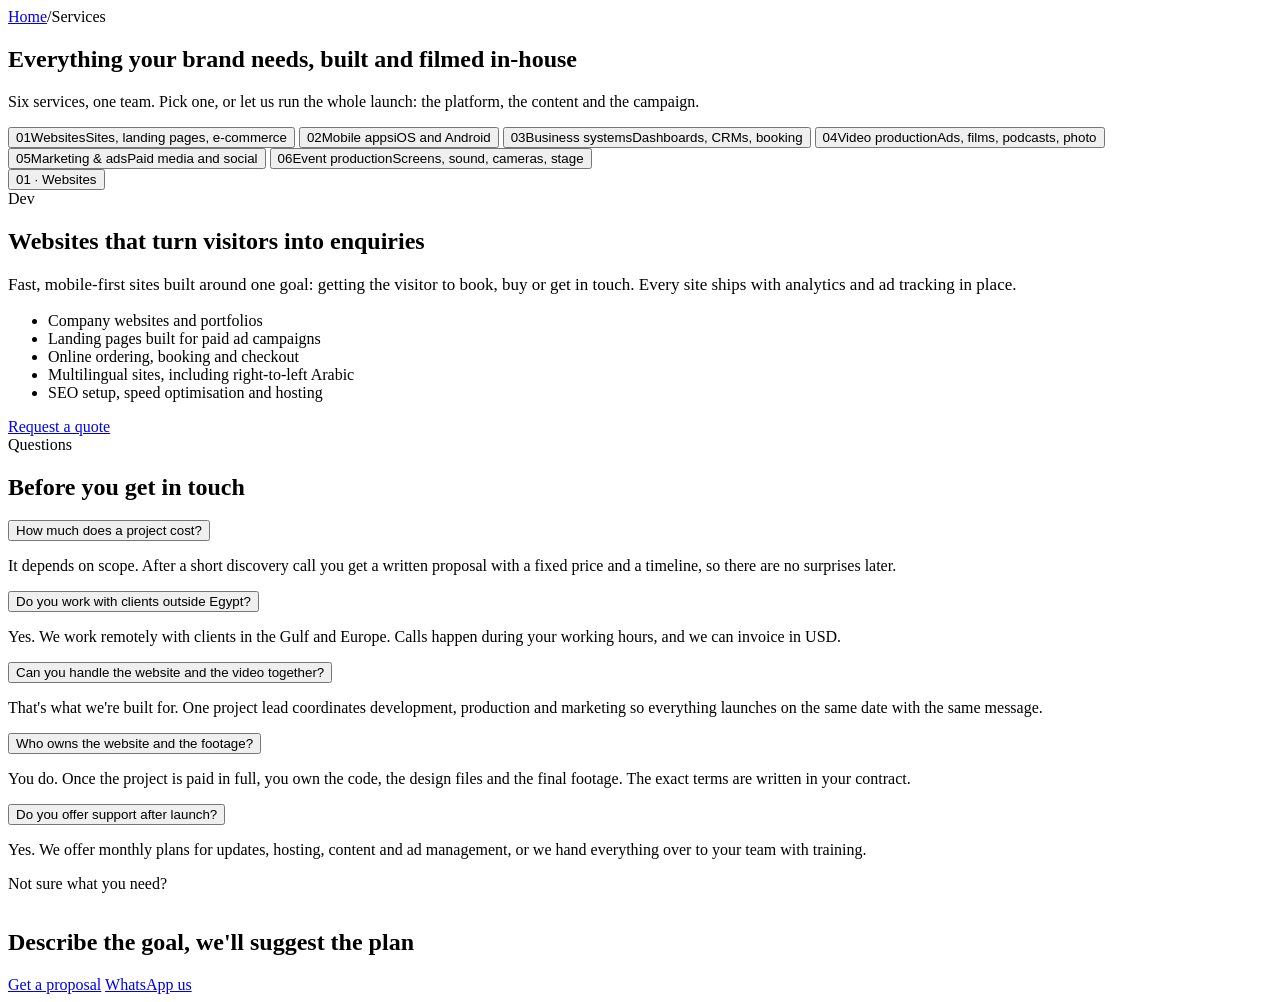
==== services.html @ 2c87135d "Add files via upload" ====
<!doctype html>
<html lang="en" dir="ltr">
<head>
<meta charset="utf-8">
<meta name="viewport" content="width=device-width,initial-scale=1,viewport-fit=cover">
<title>Services | Websites, Apps, Video & Marketing | DevMediaWorx</title>
<meta name="description" content="Websites, mobile apps, business systems, video production, marketing and event production, all from one team in Cairo.">
<link rel="canonical" href="https://devmediaworx.com/services.html">
<meta property="og:type" content="website">
<meta property="og:site_name" content="DevMediaWorx">
<meta property="og:title" content="Services | Websites, Apps, Video & Marketing | DevMediaWorx">
<meta property="og:description" content="Websites, mobile apps, business systems, video production, marketing and event production, all from one team in Cairo.">
<meta property="og:url" content="https://devmediaworx.com/services.html">
<meta property="og:image" content="https://devmediaworx.com/assets/img/og-image.jpg">
<meta name="twitter:card" content="summary_large_image">
<meta name="theme-color" content="#050918">
<link rel="icon" type="image/png" href="assets/img/favicon.png">
<link rel="apple-touch-icon" href="assets/img/apple-touch-icon.png">

<!-- Fonts -->
<link rel="preconnect" href="https://fonts.googleapis.com">
<link rel="preconnect" href="https://fonts.gstatic.com" crossorigin>
<link rel="stylesheet" href="https://fonts.googleapis.com/css2?family=Michroma&family=Instrument+Sans:wght@400;500;600;700&family=JetBrains+Mono:wght@400;500&display=swap">

<!-- Libraries -->
<link rel="stylesheet" href="assets/vendor/lenis/lenis.css">

<!-- Site -->
<link rel="stylesheet" href="assets/css/style.css">
<script src="assets/js/config.js"></script>
<script src="assets/js/tracking.js"></script>

</head>
<body>

<main id="main">

  <!-- ============ PAGE HERO ============ -->
  <section class="page-hero" data-section="services-hero" data-accent="blue">
    <div class="wrap">
      <div class="crumbs" data-anim="rise"><a href="index.html">Home</a><span>/</span><span>Services</span></div>
      <h1 class="h1" data-anim="chars">Everything your brand needs, <span class="grad">built and filmed</span> in-house</h1>
      <p class="lead" data-anim="rise" data-delay=".2">Six services, one team. Pick one, or let us run the whole launch: the platform, the content and the campaign.</p>
    </div>
  </section>

  <!-- ============ SERVICES TABS / ACCORDION ============ -->
  <section class="section" style="padding-top:0" data-section="services" data-accent="cyan">
    <div class="wrap">
      <div class="tabs" data-tabs>
        <div class="tab-list" role="tablist" aria-label="Services" aria-orientation="vertical">
          <button class="tab-btn" role="tab" id="t-web" aria-controls="web" aria-selected="true"><span class="num">01</span><span><span class="t">Websites</span><span class="s">Sites, landing pages, e-commerce</span></span></button>
          <button class="tab-btn" role="tab" id="t-apps" aria-controls="apps" aria-selected="false" tabindex="-1"><span class="num">02</span><span><span class="t">Mobile apps</span><span class="s">iOS and Android</span></span></button>
          <button class="tab-btn" role="tab" id="t-systems" aria-controls="systems" aria-selected="false" tabindex="-1"><span class="num">03</span><span><span class="t">Business systems</span><span class="s">Dashboards, CRMs, booking</span></span></button>
          <button class="tab-btn" role="tab" id="t-video" aria-controls="video" aria-selected="false" tabindex="-1"><span class="num">04</span><span><span class="t">Video production</span><span class="s">Ads, films, podcasts, photo</span></span></button>
          <button class="tab-btn" role="tab" id="t-marketing" aria-controls="marketing" aria-selected="false" tabindex="-1"><span class="num">05</span><span><span class="t">Marketing &amp; ads</span><span class="s">Paid media and social</span></span></button>
          <button class="tab-btn" role="tab" id="t-events" aria-controls="events" aria-selected="false" tabindex="-1"><span class="num">06</span><span><span class="t">Event production</span><span class="s">Screens, sound, cameras, stage</span></span></button>
        </div>

        <div class="tab-panels">
          <!-- 01 Websites -->
          <div class="tab-panel" id="web" role="tabpanel" aria-labelledby="t-web">
            <button class="acc-head" type="button" aria-expanded="true"><span class="t">01 · Websites</span><span class="pm"></span></button>
            <div class="acc-body"><div class="tp-grid">
              <div class="tp-img" style="--img:url('https://images.unsplash.com/photo-1498050108023-c5249f4df085?auto=format&fit=crop&w=900&q=70')"></div>
              <div class="tp-body">
                <span class="eyebrow">Dev</span>
                <h2 class="h3">Websites that turn visitors into enquiries</h2>
                <p class="lead" style="font-size:17px">Fast, mobile-first sites built around one goal: getting the visitor to book, buy or get in touch. Every site ships with analytics and ad tracking in place.</p>
                <ul class="tick-list">
                  <li>Company websites and portfolios</li>
                  <li>Landing pages built for paid ad campaigns</li>
                  <li>Online ordering, booking and checkout</li>
                  <li>Multilingual sites, including right-to-left Arabic</li>
                  <li>SEO setup, speed optimisation and hosting</li>
                </ul>
                <a class="btn btn-primary magnetic" href="contact.html?service=Website" data-cta="Request a website quote" style="align-self:flex-start">Request a quote</a>
              </div>
            </div></div>
          </div>

          <!-- 02 Apps -->
          <div class="tab-panel" id="apps" role="tabpanel" aria-labelledby="t-apps" hidden>
            <button class="acc-head" type="button" aria-expanded="false"><span class="t">02 · Mobile apps</span><span class="pm"></span></button>
            <div class="acc-body"><div class="tp-grid">
              <div class="tp-img" style="--img:url('https://images.unsplash.com/photo-1512941937669-90a1b58e7e9c?auto=format&fit=crop&w=900&q=70');--fallback:linear-gradient(135deg,#2F5BFF,#7B3BFF)"></div>
              <div class="tp-body">
                <span class="eyebrow">Dev</span>
                <h2 class="h3">Apps your customers keep on their home screen</h2>
                <p class="lead" style="font-size:17px">We start with a clickable prototype so you can test the idea, then build for iOS and Android from one codebase.</p>
                <ul class="tick-list">
                  <li>Clickable prototypes to validate an idea quickly</li>
                  <li>Ordering, booking and loyalty apps</li>
                  <li>Push notifications and in-app payments</li>
                  <li>App Store and Google Play publishing</li>
                </ul>
                <a class="btn btn-primary magnetic" href="contact.html?service=Mobile%20app" data-cta="Request an app quote" style="align-self:flex-start">Request a quote</a>
              </div>
            </div></div>
          </div>

          <!-- 03 Systems -->
          <div class="tab-panel" id="systems" role="tabpanel" aria-labelledby="t-systems" hidden>
            <button class="acc-head" type="button" aria-expanded="false"><span class="t">03 · Business systems</span><span class="pm"></span></button>
            <div class="acc-body"><div class="tp-grid">
              <div class="tp-img" style="--img:url('https://images.unsplash.com/photo-1551288049-bebda4e38f71?auto=format&fit=crop&w=900&q=70');--fallback:linear-gradient(135deg,#0E7FB0,#0A1230)"></div>
              <div class="tp-body">
                <span class="eyebrow">Technology</span>
                <h2 class="h3">Systems built around how your business works</h2>
                <p class="lead" style="font-size:17px">Replace spreadsheets and WhatsApp chains with one system for bookings, customers, staff and reports.</p>
                <ul class="tick-list">
                  <li>Booking and appointment platforms</li>
                  <li>CRMs, dashboards and internal tools</li>
                  <li>Customer records and follow-up automation</li>
                  <li>AI assistants that answer customers and hand off to your team</li>
                </ul>
                <a class="btn btn-primary magnetic" href="contact.html?service=Business%20system" data-cta="Request a system quote" style="align-self:flex-start">Request a quote</a>
              </div>
            </div></div>
          </div>

          <!-- 04 Video -->
          <div class="tab-panel" id="video" role="tabpanel" aria-labelledby="t-video" hidden>
            <button class="acc-head" type="button" aria-expanded="false"><span class="t">04 · Video production</span><span class="pm"></span></button>
            <div class="acc-body"><div class="tp-grid">
              <div class="tp-img" style="--img:url('https://images.unsplash.com/photo-1492691527719-9d1e07e534b4?auto=format&fit=crop&w=900&q=70');--fallback:linear-gradient(135deg,#5C2CE0,#14B8F0)"></div>
              <div class="tp-body">
                <span class="eyebrow">Media</span>
                <h2 class="h3">From script to final grade, with our own crew</h2>
                <p class="lead" style="font-size:17px">Our director of photography and production team handle every stage, so you get one point of contact and a consistent look.</p>
                <ul class="tick-list">
                  <li>Commercials and brand films</li>
                  <li>Music videos and short films</li>
                  <li>Podcast production</li>
                  <li>Product, food and corporate photography</li>
                  <li>Reels, Shorts and TikTok content</li>
                </ul>
                <a class="btn btn-primary magnetic" href="contact.html?service=Video%20production" data-cta="Request a video quote" style="align-self:flex-start">Request a quote</a>
              </div>
            </div></div>
          </div>

          <!-- 05 Marketing -->
          <div class="tab-panel" id="marketing" role="tabpanel" aria-labelledby="t-marketing" hidden>
            <button class="acc-head" type="button" aria-expanded="false"><span class="t">05 · Marketing &amp; ads</span><span class="pm"></span></button>
            <div class="acc-body"><div class="tp-grid">
              <div class="tp-img" style="--img:url('https://images.unsplash.com/photo-1460925895917-afdab827c52f?auto=format&fit=crop&w=900&q=70');--fallback:linear-gradient(135deg,#2F5BFF,#0A1230)"></div>
              <div class="tp-body">
                <span class="eyebrow">Growth</span>
                <h2 class="h3">Campaigns you can measure down to the lead</h2>
                <p class="lead" style="font-size:17px">We run your ads and social channels with tracking on every form, call and WhatsApp click, so you always know what a customer cost.</p>
                <ul class="tick-list">
                  <li>Meta, Google and TikTok ads</li>
                  <li>Social media management and content calendars</li>
                  <li>Conversion tracking: GTM, GA4, pixels</li>
                  <li>Monthly reports in plain language</li>
                </ul>
                <a class="btn btn-primary magnetic" href="contact.html?service=Marketing%20%26%20ads" data-cta="Request a marketing quote" style="align-self:flex-start">Request a quote</a>
              </div>
            </div></div>
          </div>

          <!-- 06 Events -->
          <div class="tab-panel" id="events" role="tabpanel" aria-labelledby="t-events" hidden>
            <button class="acc-head" type="button" aria-expanded="false"><span class="t">06 · Event production</span><span class="pm"></span></button>
            <div class="acc-body"><div class="tp-grid">
              <div class="tp-img" style="--img:url('https://images.unsplash.com/photo-1540575467063-178a50c2df87?auto=format&fit=crop&w=900&q=70');--fallback:linear-gradient(135deg,#7B3BFF,#0A1230)"></div>
              <div class="tp-body">
                <span class="eyebrow">Production</span>
                <h2 class="h3">Conferences and events, fully equipped</h2>
                <p class="lead" style="font-size:17px">We supply and run the technical side of your event, then turn the day into content you can use for months.</p>
                <ul class="tick-list">
                  <li>LED screens and projection</li>
                  <li>Multi-camera coverage and live streaming</li>
                  <li>Sound systems and lighting</li>
                  <li>Stage setup</li>
                  <li>Highlight films and photo coverage</li>
                </ul>
                <a class="btn btn-primary magnetic" href="contact.html?service=Event%20production" data-cta="Request an event quote" style="align-self:flex-start">Request a quote</a>
              </div>
            </div></div>
          </div>
        </div>
      </div>
    </div>
  </section>

  <!-- ============ FAQ ============ -->
  <section class="section" data-section="faq" data-accent="violet">
    <div class="wrap">
      <div class="sec-head">
        <span class="eyebrow" data-anim="rise">Questions</span>
        <h2 class="h2" data-anim="chars">Before you get in touch</h2>
      </div>
      <div class="faq" data-anim="stagger">
        <div class="faq-item"><button class="faq-q" type="button" aria-expanded="false">How much does a project cost?<span class="pm"></span></button><div class="faq-a"><div><p>It depends on scope. After a short discovery call you get a written proposal with a fixed price and a timeline, so there are no surprises later.</p></div></div></div>
        <div class="faq-item"><button class="faq-q" type="button" aria-expanded="false">Do you work with clients outside Egypt?<span class="pm"></span></button><div class="faq-a"><div><p>Yes. We work remotely with clients in the Gulf and Europe. Calls happen during your working hours, and we can invoice in USD.</p></div></div></div>
        <div class="faq-item"><button class="faq-q" type="button" aria-expanded="false">Can you handle the website and the video together?<span class="pm"></span></button><div class="faq-a"><div><p>That's what we're built for. One project lead coordinates development, production and marketing so everything launches on the same date with the same message.</p></div></div></div>
        <div class="faq-item"><button class="faq-q" type="button" aria-expanded="false">Who owns the website and the footage?<span class="pm"></span></button><div class="faq-a"><div><p>You do. Once the project is paid in full, you own the code, the design files and the final footage. The exact terms are written in your contract.</p></div></div></div>
        <div class="faq-item"><button class="faq-q" type="button" aria-expanded="false">Do you offer support after launch?<span class="pm"></span></button><div class="faq-a"><div><p>Yes. We offer monthly plans for updates, hosting, content and ad management, or we hand everything over to your team with training.</p></div></div></div>
      </div>
    </div>
  </section>

  <!-- ============ CTA ============ -->
  <section class="section tight" data-section="cta">
    <div class="wrap">
      <div class="cta-band" data-anim="wipe">
        <div style="display:grid;gap:16px">
          <span class="eyebrow">Not sure what you need?</span>
          <h2 class="h2">Describe the goal, we'll suggest the plan</h2>
        </div>
        <div class="actions">
          <a class="btn btn-primary magnetic" href="contact.html" data-cta="Get a proposal">Get a proposal</a>
          <a class="btn btn-wa magnetic" data-wa="Hi DevMediaWorx, I'm not sure which service I need. Can you help?" href="#">WhatsApp us</a>
        </div>
      </div>
    </div>
  </section>
</main>

<!-- Libraries -->
<script src="assets/vendor/gsap/gsap.min.js"></script>
<script src="assets/vendor/gsap/ScrollTrigger.min.js"></script>
<script src="assets/vendor/gsap/SplitText.min.js"></script>
<script src="assets/vendor/gsap/CustomEase.min.js"></script>
<script src="assets/vendor/gsap/Observer.min.js"></script>
<script src="assets/vendor/lenis/lenis.min.js"></script>
<!-- Site -->
<script src="assets/js/layout.js"></script>
<script src="assets/js/main.js"></script>
<script src="assets/js/motion.js"></script>
</body>
</html>
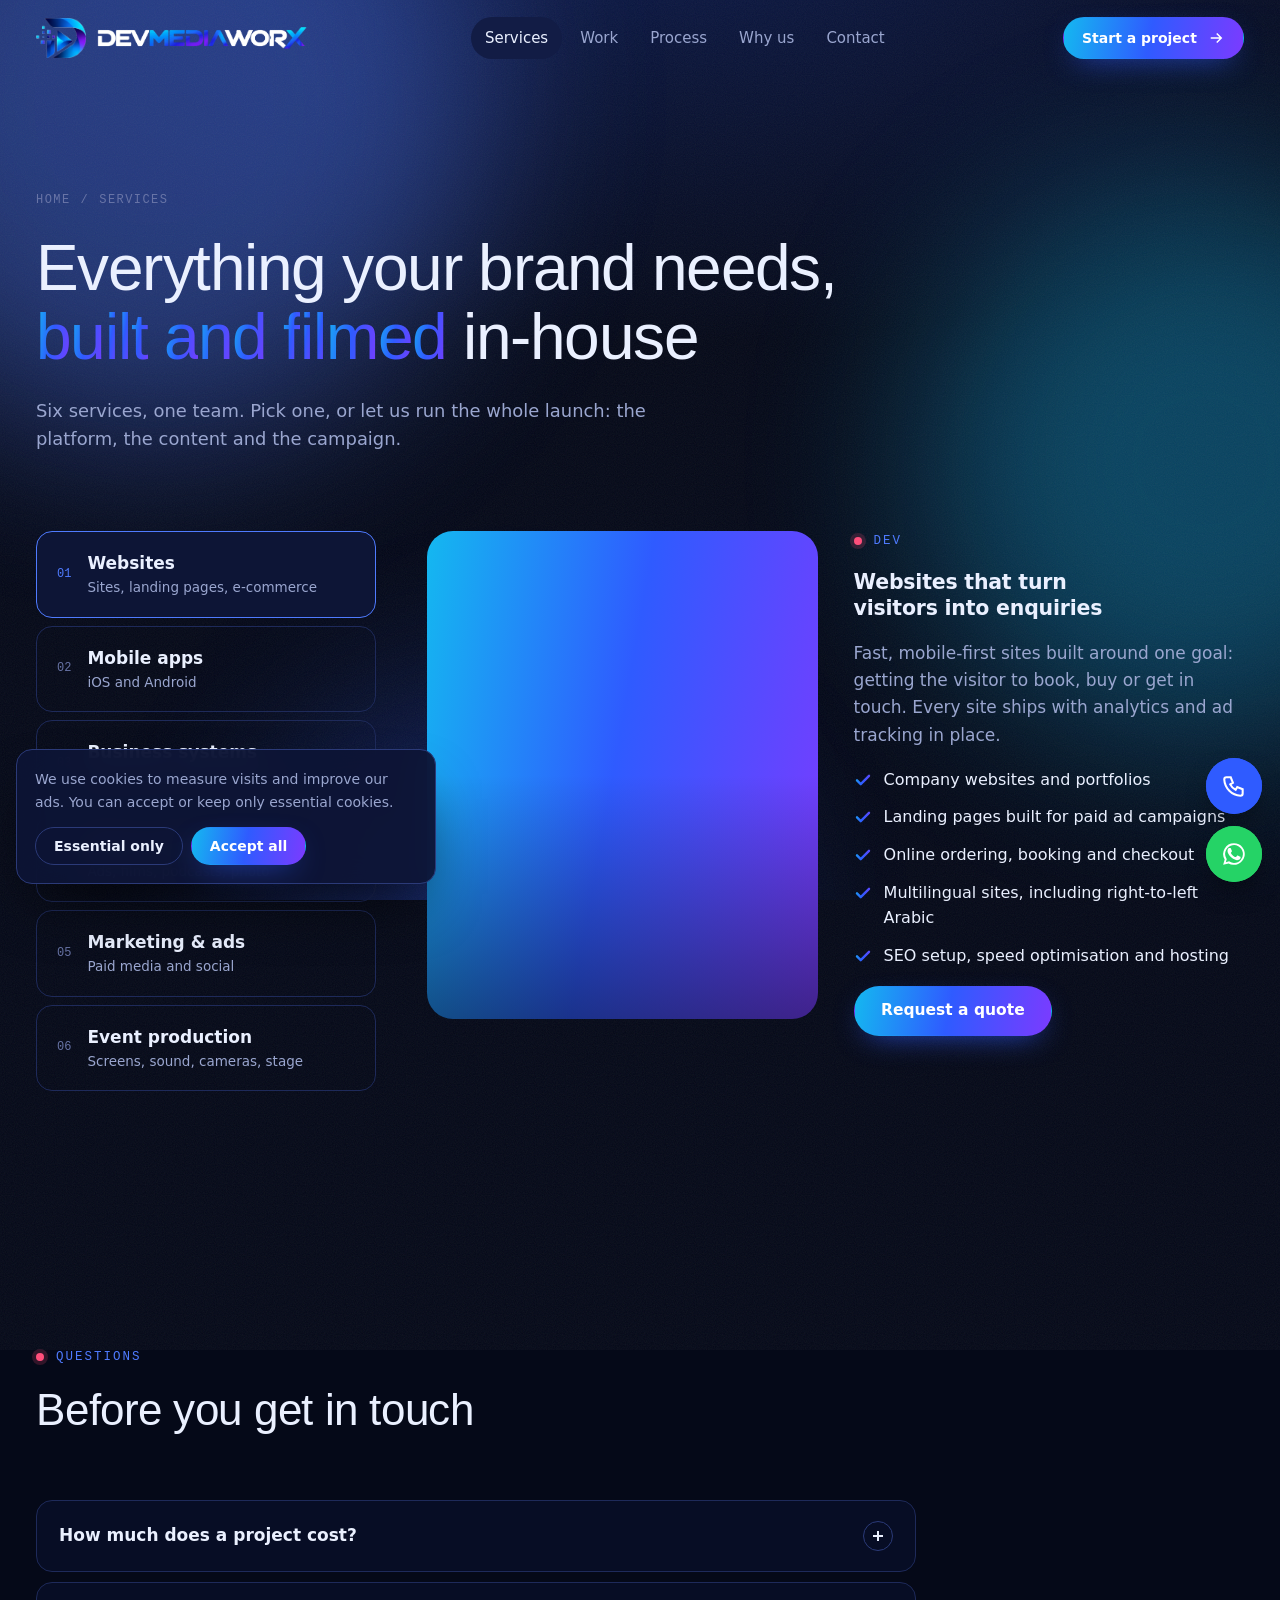
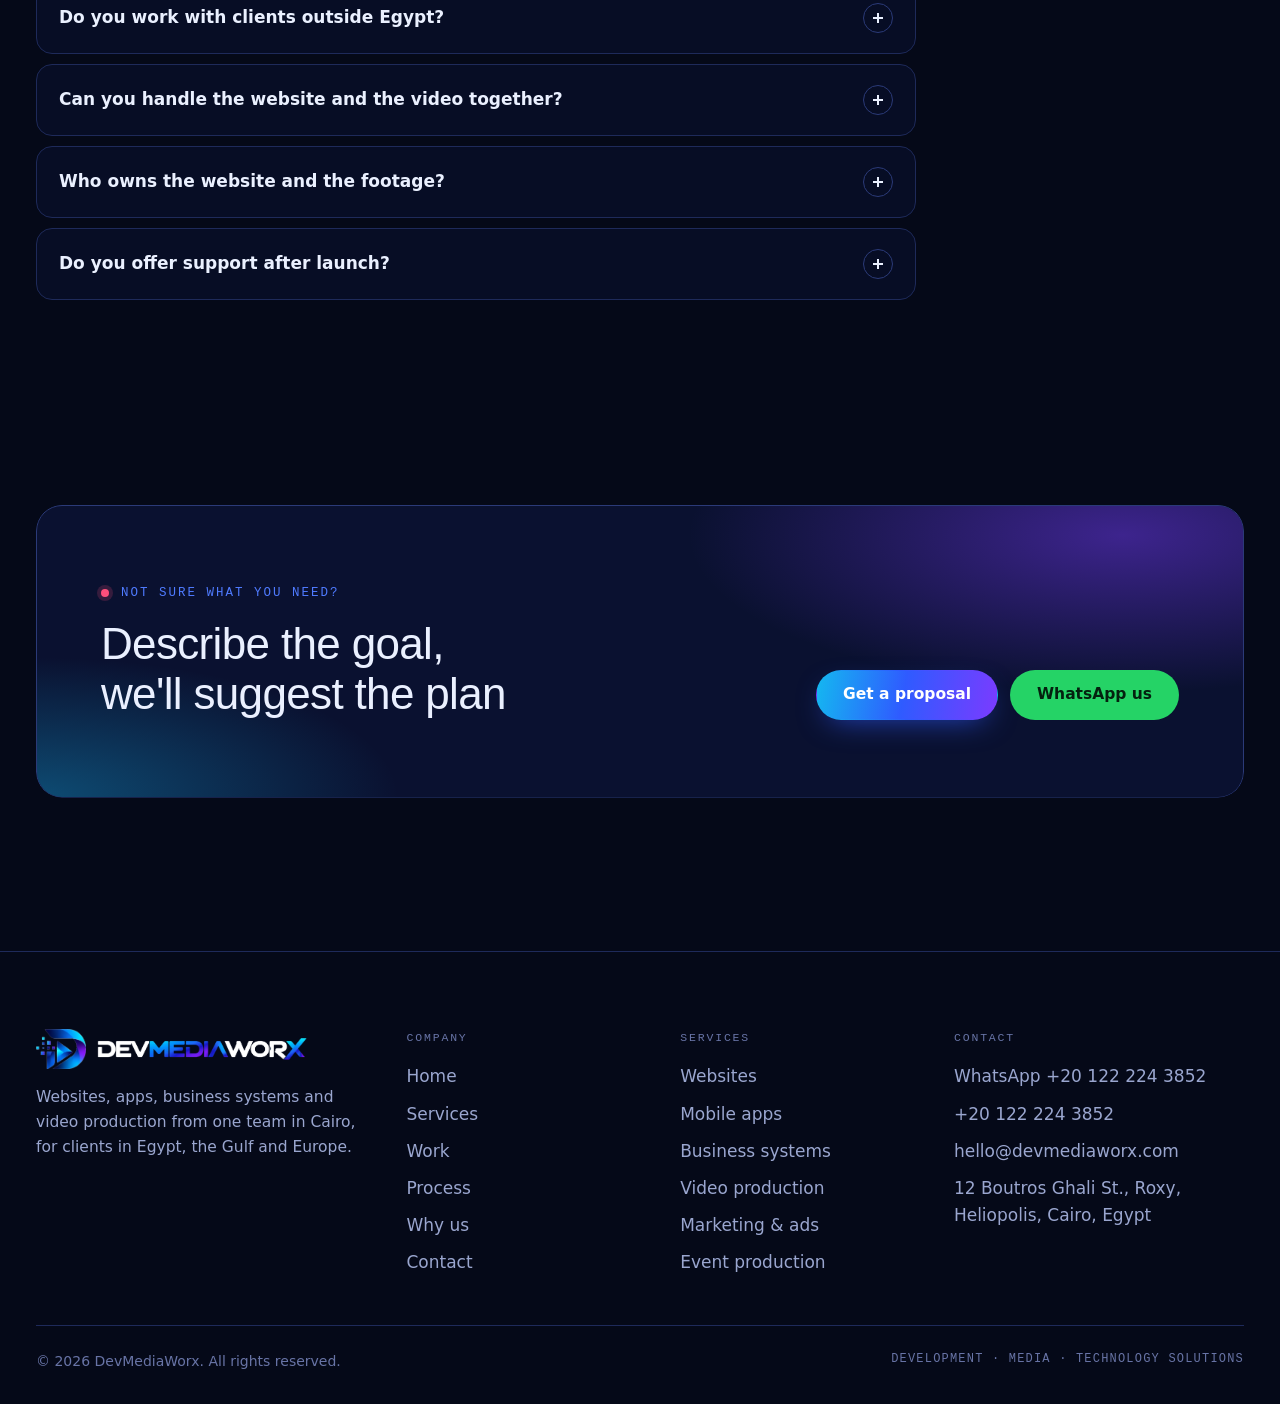
==== commit 885b238b: "we still have control for update and maintenance we still have control for update and maintenance" ====
--- a/services.html
+++ b/services.html
@@ -196,7 +196,7 @@
         <div class="faq-item"><button class="faq-q" type="button" aria-expanded="false">How much does a project cost?<span class="pm"></span></button><div class="faq-a"><div><p>It depends on scope. After a short discovery call you get a written proposal with a fixed price and a timeline, so there are no surprises later.</p></div></div></div>
         <div class="faq-item"><button class="faq-q" type="button" aria-expanded="false">Do you work with clients outside Egypt?<span class="pm"></span></button><div class="faq-a"><div><p>Yes. We work remotely with clients in the Gulf and Europe. Calls happen during your working hours, and we can invoice in USD.</p></div></div></div>
         <div class="faq-item"><button class="faq-q" type="button" aria-expanded="false">Can you handle the website and the video together?<span class="pm"></span></button><div class="faq-a"><div><p>That's what we're built for. One project lead coordinates development, production and marketing so everything launches on the same date with the same message.</p></div></div></div>
-        <div class="faq-item"><button class="faq-q" type="button" aria-expanded="false">Who owns the website and the footage?<span class="pm"></span></button><div class="faq-a"><div><p>You do. Once the project is paid in full, you own the code, the design files and the final footage. The exact terms are written in your contract.</p></div></div></div>
+        <div class="faq-item"><button class="faq-q" type="button" aria-expanded="false">Who owns the website and the footage?<span class="pm"></span></button><div class="faq-a"><div><p>You do. Once the project is paid in full, you own the project, but we still in control for any update or maintenance. The exact terms are written in your contract.</p></div></div></div>
         <div class="faq-item"><button class="faq-q" type="button" aria-expanded="false">Do you offer support after launch?<span class="pm"></span></button><div class="faq-a"><div><p>Yes. We offer monthly plans for updates, hosting, content and ad management, or we hand everything over to your team with training.</p></div></div></div>
       </div>
     </div>
--- a/assets/vendor/lenis/lenis.css
+++ b/assets/vendor/lenis/lenis.css
@@ -0,0 +1,26 @@
+html.lenis,
+html.lenis body {
+  height: auto;
+}
+
+.lenis:not(.lenis-autoToggle).lenis-stopped {
+  overflow: clip;
+}
+
+.lenis [data-lenis-prevent],
+.lenis [data-lenis-prevent-wheel],
+.lenis [data-lenis-prevent-touch],
+.lenis [data-lenis-prevent-vertical],
+.lenis [data-lenis-prevent-horizontal] {
+  overscroll-behavior: contain;
+}
+
+.lenis.lenis-smooth iframe {
+  pointer-events: none;
+}
+
+.lenis.lenis-autoToggle {
+  transition-property: overflow;
+  transition-duration: 1ms;
+  transition-behavior: allow-discrete;
+}
--- a/assets/css/style.css
+++ b/assets/css/style.css
@@ -0,0 +1,485 @@
+/* =====================================================================
+   DevMediaWorx — STYLES
+   Layout idea: a dark edit suite. Navy "screen" surfaces, the logo's
+   cyan→blue→violet gradient used only for emphasis, mono timecode labels.
+
+   CONTENTS
+   01 Tokens          09 Marquee
+   02 Base & type     10 Services (tabs / accordion)
+   03 Atmosphere      11 Cards, spotlight, stats
+   04 Cursor/progress 12 Portfolio (Swiper + grid)
+   05 Intro curtain   13 Process timeline
+   06 Header & menu   14 Why us, FAQ
+   07 Buttons         15 Contact, form, location
+   08 Heroes          16 CTA band, footer, floating, consent, utilities
+   ===================================================================== */
+
+/* 01 ─ Tokens ───────────────────────────────────────────────────────── */
+:root{
+  color-scheme:dark;
+  --bg:#050918;
+  --bg-2:#0A1130;
+  --surface:#0D1536;
+  --surface-2:#121C45;
+  --line:#1E2A5A;
+  --line-2:#2B3A78;
+  --text:#EAF0FF;
+  --muted:#9AA6CF;
+  --dim:#6874A6;
+  --cyan:#14B8F0;
+  --blue:#2F5BFF;
+  --violet:#7B3BFF;
+  --ok:#3DDC97;
+  --warn:#FFB547;
+  --rec:#FF4F7B;
+  --acc:#14B8F0;           /* live accent, tweened per section */
+  --acc-2:#7B3BFF;
+  --grad:linear-gradient(100deg,var(--cyan),var(--blue) 48%,var(--violet));
+
+  --f-display:"Michroma","Eurostile","Arial Black",sans-serif;
+  --f-body:"Instrument Sans","Segoe UI",system-ui,sans-serif;
+  --f-mono:"JetBrains Mono",ui-monospace,Menlo,Consolas,monospace;
+
+  --fs-hero:clamp(34px,6.2vw,84px);
+  --fs-h1:clamp(32px,5vw,64px);
+  --fs-h2:clamp(26px,3.6vw,44px);
+  --fs-h3:clamp(19px,1.6vw,23px);
+  --fs-lead:clamp(17px,1.4vw,19.5px);
+
+  --r:16px;
+  --r-lg:26px;
+  --max:1240px;
+  --gutter:max(16px,env(safe-area-inset-left,0px));
+  --gutter-r:max(16px,env(safe-area-inset-right,0px));
+  --header-h:76px;
+  --ease:cubic-bezier(.16,1,.3,1);
+}
+
+/* 02 ─ Base & type ──────────────────────────────────────────────────── */
+*,*::before,*::after{box-sizing:border-box}
+html{-webkit-text-size-adjust:100%}
+html.lenis,html.lenis body{height:auto}
+body{margin:0;background:var(--bg);color:var(--text);font-family:var(--f-body);font-size:17px;line-height:1.6;-webkit-font-smoothing:antialiased;overflow-x:hidden}
+img,video{max-width:100%;display:block}
+a{color:inherit}
+h1,h2,h3,h4{margin:0;text-wrap:balance;font-weight:400}
+p{margin:0}
+ul{margin:0;padding:0;list-style:none}
+button{font:inherit;color:inherit}
+:focus-visible{outline:2px solid var(--cyan);outline-offset:3px;border-radius:6px}
+::selection{background:var(--blue);color:#fff}
+.skip{position:absolute;left:-9999px;top:8px;z-index:200;background:var(--text);color:var(--bg);padding:10px 16px;border-radius:8px}
+.skip:focus{left:16px}
+
+.wrap{max-width:var(--max);margin:0 auto;padding-left:var(--gutter);padding-right:var(--gutter-r)}
+.section{padding-block:clamp(72px,10vw,140px);position:relative}
+.section.tight{padding-block:clamp(48px,6vw,80px)}
+
+.display{font-family:var(--f-display);letter-spacing:-.015em;line-height:1.1}
+.h1{font-family:var(--f-display);font-size:var(--fs-h1);line-height:1.08;letter-spacing:-.02em}
+.h2{font-family:var(--f-display);font-size:var(--fs-h2);line-height:1.15;letter-spacing:-.015em}
+.h3{font-size:var(--fs-h3);font-weight:600;letter-spacing:-.01em;line-height:1.3}
+.lead{font-size:var(--fs-lead);color:var(--muted);max-width:60ch}
+.grad,.grad .split-word,.grad .split-char{background:var(--grad);-webkit-background-clip:text;background-clip:text;color:transparent}
+.grad:has(.split-word){background:none}
+.eyebrow{font-family:var(--f-mono);font-size:12.5px;letter-spacing:.16em;text-transform:uppercase;color:var(--acc);display:inline-flex;align-items:center;gap:12px}
+.eyebrow::before{content:"";width:8px;height:8px;border-radius:50%;background:var(--rec);box-shadow:0 0 0 4px rgba(255,79,123,.18)}
+.mono{font-family:var(--f-mono)}
+.sec-head{display:flex;flex-direction:column;gap:18px;margin-bottom:clamp(36px,5vw,64px);max-width:820px}
+.sec-head.row{flex-direction:row;justify-content:space-between;align-items:flex-end;max-width:none;flex-wrap:wrap;gap:24px}
+.sec-head.row > div{display:flex;flex-direction:column;gap:18px;max-width:720px}
+.u-line{position:relative;display:inline-block}
+.u-line::after{content:"";position:absolute;left:0;right:0;bottom:-.08em;height:3px;background:var(--grad);transform-origin:left;transform:scaleX(var(--line-s,1));border-radius:3px}
+
+/* split-text masks */
+.split-line{overflow:hidden;padding-bottom:.08em;margin-bottom:-.08em}
+.split-char,.split-word{display:inline-block;will-change:transform}
+
+/* 03 ─ Atmosphere ───────────────────────────────────────────────────── */
+.atmos{position:fixed;inset:0;z-index:-1;overflow:hidden;pointer-events:none;background:radial-gradient(120% 80% at 50% -10%,#0D1A4A 0%,var(--bg) 60%)}
+.blob{position:absolute;border-radius:50%;filter:blur(90px);opacity:.42;will-change:transform}
+.blob.b1{width:52vmax;height:52vmax;left:-14vmax;top:-18vmax;background:var(--acc);animation:drift1 18s ease-in-out infinite alternate}
+.blob.b2{width:44vmax;height:44vmax;right:-16vmax;top:20vh;background:var(--acc-2);animation:drift2 22s ease-in-out infinite alternate;opacity:.34}
+.blob.b3{width:38vmax;height:38vmax;left:20vw;bottom:-22vmax;background:var(--blue);animation:drift3 14s ease-in-out infinite alternate;opacity:.3}
+@keyframes drift1{to{transform:translate(18vw,12vh) scale(1.12)}}
+@keyframes drift2{to{transform:translate(-16vw,-10vh) scale(.9)}}
+@keyframes drift3{to{transform:translate(-10vw,-14vh) scale(1.15)}}
+.grain{position:fixed;inset:-50%;z-index:-1;pointer-events:none;opacity:.07;background-image:url("data:image/svg+xml;utf8,<svg xmlns='http://www.w3.org/2000/svg' width='160' height='160'><filter id='n'><feTurbulence type='fractalNoise' baseFrequency='.9' numOctaves='3' stitchTiles='stitch'/></filter><rect width='100%' height='100%' filter='url(%23n)'/></svg>");animation:grain 1.2s steps(6) infinite}
+@keyframes grain{0%{transform:translate(0,0)}20%{transform:translate(-3%,2%)}40%{transform:translate(2%,-3%)}60%{transform:translate(-2%,3%)}80%{transform:translate(3%,1%)}100%{transform:translate(0,0)}}
+#particles{position:fixed;inset:0;z-index:-1;pointer-events:none;width:100%;height:100%}
+
+/* 04 ─ Cursor & progress ────────────────────────────────────────────── */
+.progress{position:fixed;left:0;right:0;top:0;height:2px;z-index:120;background:var(--grad);transform-origin:left;transform:scaleX(0)}
+.cursor{position:fixed;left:0;top:0;width:10px;height:10px;margin:-5px 0 0 -5px;border-radius:50%;background:var(--acc);z-index:150;pointer-events:none;mix-blend-mode:screen;transition:width .3s var(--ease),height .3s var(--ease),margin .3s var(--ease),background .3s,opacity .3s;opacity:0}
+.cursor.is-on{opacity:1}
+.cursor.is-hover{width:54px;height:54px;margin:-27px 0 0 -27px;background:rgba(20,184,240,.18);border:1px solid var(--acc)}
+@media (hover:none),(pointer:coarse){.cursor{display:none}}
+
+/* 05 ─ Intro curtain ────────────────────────────────────────────────── */
+.curtain{position:fixed;inset:0;z-index:180;pointer-events:none;display:grid;place-items:center}
+.curtain .panel{position:absolute;left:0;right:0;height:50.5%;background:var(--bg-2)}
+.curtain .panel.top{top:0;border-bottom:1px solid var(--line)}
+.curtain .panel.bot{bottom:0}
+.curtain .mark{position:relative;z-index:2;display:flex;flex-direction:column;align-items:center;gap:16px}
+.curtain .mark img{width:min(140px,30vw);height:auto}
+.curtain .mark span{font-family:var(--f-mono);font-size:12px;letter-spacing:.3em;color:var(--muted)}
+html.no-curtain .curtain{display:none}
+
+/* 06 ─ Header & menu ────────────────────────────────────────────────── */
+.header{position:fixed;left:0;right:0;top:0;z-index:100;padding-top:env(safe-area-inset-top,0px);transition:transform .5s var(--ease),background .4s,border-color .4s;border-bottom:1px solid transparent}
+.header.is-scrolled{background:rgba(5,9,24,.78);backdrop-filter:blur(16px) saturate(140%);-webkit-backdrop-filter:blur(16px) saturate(140%);border-bottom-color:var(--line)}
+.header.is-hidden{transform:translateY(-100%)}
+.nav{height:var(--header-h);display:flex;align-items:center;justify-content:space-between;gap:20px}
+.brand{display:flex;align-items:center;gap:11px;text-decoration:none;flex:none}
+.brand img{height:40px;width:auto}
+.wordmark{font-family:var(--f-display);font-size:16px;letter-spacing:.02em;line-height:1;white-space:nowrap}
+.wordmark b{font-weight:400;background:var(--grad);-webkit-background-clip:text;background-clip:text;color:transparent}
+.nav-links{display:flex;gap:4px;align-items:center}
+.nav-links a{text-decoration:none;font-size:15px;font-weight:500;color:var(--muted);padding:9px 14px;border-radius:999px;transition:color .2s,background .2s}
+.nav-links a:hover{color:var(--text)}
+.nav-links a[aria-current="page"]{color:var(--text);background:var(--surface-2)}
+.nav-cta{display:flex;align-items:center;gap:10px}
+.burger{display:none;width:46px;height:46px;border-radius:50%;border:1px solid var(--line-2);background:transparent;cursor:pointer;position:relative}
+.burger span{position:absolute;left:14px;right:14px;height:2px;background:var(--text);border-radius:2px;transition:transform .4s var(--ease),top .4s var(--ease)}
+.burger span:nth-child(1){top:18px}.burger span:nth-child(2){top:26px}
+.menu-open .burger span:nth-child(1){top:22px;transform:rotate(45deg)}
+.menu-open .burger span:nth-child(2){top:22px;transform:rotate(-45deg)}
+@media (max-width:980px){.nav-links{display:none}.burger{display:block}.nav-cta .btn{display:none}}
+@media (max-width:420px){.wordmark{font-size:13.5px}.brand img{height:34px}}
+
+.mobile-menu{position:fixed;inset:0;z-index:90;background:var(--bg-2);display:flex;flex-direction:column;justify-content:center;padding:calc(var(--header-h) + 20px) var(--gutter-r) 40px var(--gutter);visibility:hidden;clip-path:inset(0 0 100% 0);transition:clip-path .7s var(--ease),visibility 0s .7s}
+.menu-open .mobile-menu{visibility:visible;clip-path:inset(0 0 0 0);transition:clip-path .7s var(--ease)}
+.mobile-menu nav{display:flex;flex-direction:column;gap:6px}
+.mobile-menu nav a{font-family:var(--f-display);font-size:clamp(28px,8vw,44px);text-decoration:none;padding:6px 0;display:flex;align-items:baseline;gap:16px}
+.mobile-menu nav a small{font-family:var(--f-mono);font-size:12px;color:var(--dim);letter-spacing:.1em}
+.mobile-menu nav a[aria-current="page"]{color:var(--acc)}
+.mobile-menu .mm-foot{margin-top:40px;display:flex;flex-wrap:wrap;gap:12px}
+.menu-open{overflow:hidden}
+
+/* 07 ─ Buttons ──────────────────────────────────────────────────────── */
+.btn{--pad:16px 26px;display:inline-flex;align-items:center;justify-content:center;gap:10px;padding:var(--pad);border-radius:999px;font:600 15.5px/1 var(--f-body);text-decoration:none;cursor:pointer;border:1px solid transparent;position:relative;white-space:nowrap;transition:background .3s,border-color .3s,box-shadow .3s}
+.btn svg{width:18px;height:18px;flex:none}
+.btn-primary{background:var(--grad);color:#fff;box-shadow:0 10px 30px -12px rgba(47,91,255,.8)}
+.btn-primary:hover{box-shadow:0 16px 40px -12px rgba(123,59,255,.9)}
+.btn-ghost{border-color:var(--line-2);color:var(--text);background:rgba(13,21,54,.4)}
+.btn-ghost:hover{border-color:var(--acc);background:var(--surface)}
+.btn-wa{background:#25D366;color:#04210F}
+.btn-sm{--pad:11px 18px;font-size:14px}
+.btn .btn-label{display:inline-block}
+.magnetic{will-change:transform}
+
+/* 08 ─ Heroes ───────────────────────────────────────────────────────── */
+.hero{position:relative;min-height:min(100svh,980px);display:flex;align-items:flex-end;padding-top:calc(var(--header-h) + 40px);padding-bottom:clamp(40px,6vw,72px);overflow:hidden;isolation:isolate}
+.hero-media{position:absolute;inset:0;z-index:-1;background:var(--img,none) center/cover,radial-gradient(80% 70% at 75% 25%,#2F5BFF66,transparent 60%),radial-gradient(70% 60% at 15% 85%,#7B3BFF55,transparent 60%),var(--bg-2)}
+.hero-media::after{content:"";position:absolute;inset:0;background:linear-gradient(180deg,rgba(5,9,24,.55) 0%,rgba(5,9,24,.35) 40%,rgba(5,9,24,.95) 100%),linear-gradient(90deg,rgba(5,9,24,.75),transparent 70%)}
+.hero-media video{position:absolute;inset:0;width:100%;height:100%;object-fit:cover}
+.hero-inner{display:grid;grid-template-columns:1.25fr .75fr;gap:clamp(28px,4vw,60px);align-items:end;width:100%}
+.hero-copy{display:flex;flex-direction:column;gap:26px;min-width:0}
+.hero h1{font-family:var(--f-display);font-size:var(--fs-hero);line-height:1.04;letter-spacing:-.025em}
+.hero .lead{color:#C2CBEE}
+.hero-ctas{display:flex;flex-wrap:wrap;gap:12px}
+.rec-card{background:rgba(5,9,24,.72);border:1px solid var(--line-2);border-radius:var(--r);padding:18px;backdrop-filter:blur(10px);-webkit-backdrop-filter:blur(10px);font-family:var(--f-mono);font-size:12.5px;color:#C9D3FF;min-width:0}
+.rec-card .rc-top{display:flex;justify-content:space-between;align-items:center;margin-bottom:14px;color:var(--muted);font-size:11.5px;letter-spacing:.12em}
+.rec-card .rc-top b{color:var(--rec);font-weight:500;display:flex;align-items:center;gap:8px}
+.rec-card .rc-top b::before{content:"";width:8px;height:8px;border-radius:50%;background:var(--rec);animation:pulse-dot 1.4s infinite}
+@keyframes pulse-dot{50%{opacity:.25}}
+.rec-card .code div{white-space:pre;overflow:hidden;text-overflow:ellipsis}
+.rec-card .k{color:#B48CFF}.rec-card .s{color:#5FD0FF}.rec-card .c{color:var(--dim)}
+.track{margin-top:16px;display:grid;gap:5px;position:relative}
+.track .row{display:flex;gap:4px;height:20px}
+.track .row i{flex:var(--f,1);border-radius:4px;background:linear-gradient(90deg,#1F49E8,#2F5BFF)}
+.track .row i:nth-child(2n){background:linear-gradient(90deg,#5C2CE0,#7B3BFF)}
+.track .row.a i{background:#0E7FB0;opacity:.8}
+.track .ph{position:absolute;top:-6px;bottom:-6px;width:2px;background:var(--rec);box-shadow:0 0 10px var(--rec);left:30%;animation:scrub 10s linear infinite}
+@keyframes scrub{from{left:2%}to{left:98%}}
+.tc-row{display:flex;justify-content:space-between;margin-top:10px;color:var(--dim);font-size:11px}
+.tc-row .tc{color:var(--cyan)}
+.hero-meta{display:flex;flex-wrap:wrap;gap:8px 22px;font-family:var(--f-mono);font-size:12px;letter-spacing:.14em;text-transform:uppercase;color:var(--muted)}
+.hero-meta span{display:flex;align-items:center;gap:8px}
+.hero-meta span::before{content:"";width:6px;height:6px;border-radius:50%;background:var(--acc)}
+.scroll-cue{position:absolute;left:50%;bottom:18px;transform:translateX(-50%);font-family:var(--f-mono);font-size:11px;letter-spacing:.2em;color:var(--dim);display:flex;flex-direction:column;align-items:center;gap:8px}
+.scroll-cue::after{content:"";width:1px;height:34px;background:linear-gradient(var(--acc),transparent);animation:cue 2s var(--ease) infinite}
+@keyframes cue{0%{transform:scaleY(0);transform-origin:top}50%{transform:scaleY(1);transform-origin:top}51%{transform-origin:bottom}100%{transform:scaleY(0);transform-origin:bottom}}
+@media (max-width:900px){.hero-inner{grid-template-columns:1fr}.scroll-cue{display:none}}
+
+.page-hero{padding-top:calc(var(--header-h) + clamp(56px,9vw,120px));padding-bottom:clamp(40px,6vw,80px);position:relative}
+.page-hero .wrap{display:flex;flex-direction:column;gap:24px}
+.crumbs{font-family:var(--f-mono);font-size:12px;letter-spacing:.12em;color:var(--dim);text-transform:uppercase;display:flex;gap:10px}
+.crumbs a{text-decoration:none}
+.crumbs a:hover{color:var(--text)}
+.page-hero-img{margin-top:clamp(28px,4vw,48px);border-radius:var(--r-lg);overflow:hidden;aspect-ratio:21/8;max-width:100%;background:var(--img,none) center/cover,var(--fallback,var(--grad));position:relative}
+.page-hero-img .inner{position:absolute;inset:-12% 0;background:inherit}
+@media (max-width:640px){.page-hero-img{aspect-ratio:4/3}}
+
+/* 09 ─ Marquee ──────────────────────────────────────────────────────── */
+.marquee{border-block:1px solid var(--line);padding-block:26px;overflow:hidden;-webkit-mask-image:linear-gradient(90deg,transparent,#000 10%,#000 90%,transparent);mask-image:linear-gradient(90deg,transparent,#000 10%,#000 90%,transparent)}
+.marquee-track{display:flex;width:max-content;animation:marquee-ltr 38s linear infinite}
+.marquee:hover .marquee-track{animation-play-state:paused}
+.marquee-group{display:flex;align-items:center;gap:clamp(36px,5vw,72px);padding-right:clamp(36px,5vw,72px)}
+.marquee-item{font-family:var(--f-display);font-size:clamp(16px,1.8vw,22px);color:var(--dim);white-space:nowrap;filter:grayscale(1);transition:color .3s,filter .3s;display:flex;align-items:center;gap:12px}
+.marquee-item:hover{color:var(--text);filter:none}
+.marquee-item i{width:9px;height:9px;border-radius:2px;background:var(--grad);transform:rotate(45deg)}
+@keyframes marquee-ltr{to{transform:translateX(-50%)}}
+@keyframes marquee-rtl{to{transform:translateX(50%)}}
+[dir="rtl"] .marquee-track{animation-name:marquee-rtl}
+
+/* 10 ─ Services tabs / accordion ────────────────────────────────────── */
+.tabs{display:grid;grid-template-columns:340px 1fr;gap:clamp(24px,4vw,56px);align-items:start}
+.tab-list{display:flex;flex-direction:column;gap:8px;position:sticky;top:calc(var(--header-h) + 24px)}
+.tab-btn{display:flex;align-items:center;gap:16px;width:100%;text-align:left;background:transparent;border:1px solid var(--line);border-radius:var(--r);padding:18px 20px;cursor:pointer;transition:background .3s,border-color .3s}
+.tab-btn .num{font-family:var(--f-mono);font-size:12px;color:var(--dim)}
+.tab-btn .t{font-weight:600;font-size:17px}
+.tab-btn .s{display:block;color:var(--muted);font-size:13.5px;font-weight:400}
+.tab-btn:hover{border-color:var(--line-2)}
+.tab-btn[aria-selected="true"]{background:var(--surface);border-color:var(--acc)}
+.tab-btn[aria-selected="true"] .num{color:var(--acc)}
+.tab-panels{position:relative;min-width:0}
+.tab-panel{display:block}
+.tp-grid{display:grid;grid-template-columns:1fr 1fr;gap:clamp(20px,3vw,36px);align-items:start}
+.tab-panel[hidden]{display:none!important}
+.tab-panel .tp-img{border-radius:var(--r-lg);aspect-ratio:4/5;max-width:100%;background:linear-gradient(0deg,rgba(5,9,24,.5),transparent 50%),var(--img,none) center/cover,var(--fallback,var(--grad))}
+.tab-panel .tp-body{display:flex;flex-direction:column;gap:18px;min-width:0}
+.tick-list{display:grid;gap:12px}
+.tick-list li{display:flex;gap:12px;align-items:flex-start;color:var(--text);font-size:16px}
+.tick-list li::before{content:"";flex:none;width:18px;height:18px;margin-top:4px;background:var(--grad);-webkit-mask:url("data:image/svg+xml;utf8,<svg xmlns='http://www.w3.org/2000/svg' viewBox='0 0 24 24'><path d='M4 12.5l5 5L20 6.5' fill='none' stroke='black' stroke-width='3.2' stroke-linecap='round' stroke-linejoin='round'/></svg>") center/contain no-repeat;mask:url("data:image/svg+xml;utf8,<svg xmlns='http://www.w3.org/2000/svg' viewBox='0 0 24 24'><path d='M4 12.5l5 5L20 6.5' fill='none' stroke='black' stroke-width='3.2' stroke-linecap='round' stroke-linejoin='round'/></svg>") center/contain no-repeat}
+.acc-head{display:none}
+@media (max-width:900px){
+  .tabs{grid-template-columns:1fr}
+  .tab-list{display:none}
+  .tab-panel,.tab-panel[hidden]{display:block!important;border:1px solid var(--line);border-radius:var(--r);margin-bottom:10px;overflow:hidden}
+  .acc-head{display:flex;width:100%;align-items:center;justify-content:space-between;gap:12px;padding:18px 20px;background:transparent;border:0;cursor:pointer;text-align:left}
+  .acc-head .t{font-weight:600;font-size:17px}
+  .acc-head .pm{width:28px;height:28px;border-radius:50%;border:1px solid var(--line-2);position:relative;flex:none}
+  .acc-head .pm::before,.acc-head .pm::after{content:"";position:absolute;left:8px;right:8px;top:13px;height:2px;background:var(--text);transition:transform .4s var(--ease)}
+  .acc-head .pm::after{transform:rotate(90deg)}
+  .acc-head[aria-expanded="true"] .pm::after{transform:rotate(0)}
+  .acc-body{display:grid;grid-template-rows:0fr;transition:grid-template-rows .5s var(--ease)}
+  .acc-body > div{overflow:hidden;display:grid;grid-template-columns:1fr;gap:18px;padding:0 20px}
+  .is-open .acc-body{grid-template-rows:1fr}
+  .is-open .acc-body > div{padding-bottom:22px}
+  .tab-panel .tp-img{aspect-ratio:16/9}
+}
+
+/* 11 ─ Cards, spotlight, stats ──────────────────────────────────────── */
+.grid-3{display:grid;grid-template-columns:repeat(3,1fr);gap:20px}
+.grid-2{display:grid;grid-template-columns:repeat(2,1fr);gap:20px}
+@media (max-width:960px){.grid-3{grid-template-columns:1fr 1fr}}
+@media (max-width:640px){.grid-3,.grid-2{grid-template-columns:1fr}}
+.card{position:relative;background:var(--surface);border:1px solid var(--line);border-radius:var(--r);padding:clamp(22px,2.4vw,30px);overflow:hidden;display:flex;flex-direction:column;gap:14px;min-width:0;transform-style:preserve-3d;--mx:50%;--my:50%}
+.card::before{content:"";position:absolute;inset:0;pointer-events:none;background:radial-gradient(420px circle at var(--mx) var(--my),rgba(20,184,240,.16),transparent 45%);opacity:0;transition:opacity .4s}
+.card:hover::before{opacity:1}
+.card > *{position:relative}
+.card .ic{width:48px;height:48px;border-radius:12px;display:grid;place-items:center;background:var(--surface-2);border:1px solid var(--line-2);color:var(--acc)}
+.card .ic svg{width:24px;height:24px}
+.card p{color:var(--muted);font-size:16px}
+.card .tag{font-family:var(--f-mono);font-size:11.5px;letter-spacing:.14em;text-transform:uppercase;color:var(--acc)}
+.card-img{padding:0}
+.card-img .ci-img{aspect-ratio:16/10;max-width:100%;background:linear-gradient(0deg,rgba(13,21,54,.9),transparent 55%),var(--img,none) center/cover,var(--fallback,var(--grad))}
+.card-img .ci-body{padding:0 24px 26px;display:flex;flex-direction:column;gap:12px;margin-top:-8px}
+
+.stats{display:grid;grid-template-columns:repeat(4,1fr);border:1px solid var(--line);border-radius:var(--r-lg);overflow:hidden;background:rgba(13,21,54,.5)}
+.stat{padding:clamp(22px,3vw,36px);display:flex;flex-direction:column;gap:8px;border-left:1px solid var(--line)}
+.stat:first-child{border-left:0}
+.stat b{font-family:var(--f-display);font-weight:400;font-size:clamp(34px,4.4vw,58px);line-height:1;font-variant-numeric:tabular-nums}
+.stat span{color:var(--muted);font-size:15px}
+@media (max-width:760px){.stats{grid-template-columns:1fr 1fr}.stat:nth-child(3){border-left:0}.stat:nth-child(n+3){border-top:1px solid var(--line)}}
+
+/* 12 ─ Portfolio ────────────────────────────────────────────────────── */
+.work-swiper{overflow:visible!important}
+.work-swiper .swiper-slide{width:min(560px,84vw);height:auto}
+.case{position:relative;display:flex;align-items:flex-end;min-height:clamp(380px,46vw,520px);height:100%;border-radius:var(--r-lg);overflow:hidden;isolation:isolate;text-decoration:none;color:#fff;border:1px solid var(--line)}
+.case .case-bg{position:absolute;inset:0;z-index:-1;background:var(--img,none) center/cover,var(--fallback,#14204A);transition:transform 1.2s var(--ease)}
+.case::after{content:"";position:absolute;inset:0;z-index:-1;background:linear-gradient(180deg,rgba(5,9,24,0) 25%,rgba(5,9,24,.94) 100%)}
+.case:hover .case-bg{transform:scale(1.06)}
+.case .in{padding:clamp(20px,2.6vw,30px);display:flex;flex-direction:column;gap:10px;width:100%}
+.case .cat{font-family:var(--f-mono);font-size:11.5px;letter-spacing:.14em;text-transform:uppercase;color:#7FDBFF}
+.case h3{font-size:clamp(22px,2.2vw,28px);font-weight:600;letter-spacing:-.01em}
+.case p{color:#D3DAF4;font-size:15.5px;max-width:48ch}
+.chips{display:flex;flex-wrap:wrap;gap:6px}
+.chips span{font-size:12px;padding:5px 11px;border-radius:999px;background:rgba(255,255,255,.1);border:1px solid rgba(255,255,255,.16)}
+.status{position:absolute;top:18px;left:18px;font-family:var(--f-mono);font-size:11px;letter-spacing:.1em;text-transform:uppercase;padding:6px 11px;border-radius:999px;background:rgba(5,9,24,.72);border:1px solid rgba(255,255,255,.16);display:flex;align-items:center;gap:8px}
+.status::before{content:"";width:7px;height:7px;border-radius:50%;background:var(--ok)}
+.status.dev::before{background:var(--warn)}
+.swiper-ui{display:flex;align-items:center;justify-content:space-between;gap:20px;margin-top:28px}
+.swiper-ui .arrows{display:flex;gap:10px}
+.swiper-ui .arrows button{width:52px;height:52px;border-radius:50%;border:1px solid var(--line-2);background:transparent;cursor:pointer;display:grid;place-items:center;transition:background .3s,border-color .3s}
+.swiper-ui .arrows button:hover{border-color:var(--acc);background:var(--surface)}
+.swiper-ui .arrows svg{width:20px;height:20px}
+.swiper-ui .swiper-pagination{position:static;width:auto!important;display:flex;gap:4px}
+.swiper-pagination-bullet{background:var(--line-2)!important;opacity:1!important;width:26px!important;height:3px!important;border-radius:3px!important;transition:width .4s,background .4s}
+.swiper-pagination-bullet-active{background:var(--acc)!important;width:44px!important}
+
+.filters{display:flex;gap:8px;flex-wrap:wrap}
+.filters button{padding:10px 18px;border-radius:999px;border:1px solid var(--line-2);background:transparent;cursor:pointer;font-size:14.5px;font-weight:500;color:var(--muted);transition:all .3s}
+.filters button:hover{color:var(--text)}
+.filters button[aria-pressed="true"]{background:var(--text);color:var(--bg);border-color:var(--text)}
+.work-grid{display:grid;grid-template-columns:repeat(6,1fr);gap:20px}
+.work-grid .case{grid-column:span 3}
+.work-grid .case.third{grid-column:span 2}
+.work-grid .case[hidden]{display:none!important}
+@media (max-width:960px){.work-grid .case,.work-grid .case.third{grid-column:span 3}}
+@media (max-width:640px){.work-grid{grid-template-columns:1fr}.work-grid .case,.work-grid .case.third{grid-column:auto}}
+
+/* 13 ─ Process timeline ─────────────────────────────────────────────── */
+.timeline{position:relative;display:grid;gap:0}
+.timeline::before{content:"";position:absolute;left:23px;top:8px;bottom:8px;width:2px;background:var(--line)}
+.timeline .rail{position:absolute;left:23px;top:8px;width:2px;height:calc(100% - 16px);background:var(--grad);transform-origin:top;transform:scaleY(0)}
+.t-step{display:grid;grid-template-columns:48px 1fr;gap:clamp(18px,3vw,40px);padding-bottom:clamp(36px,5vw,64px);position:relative}
+.t-step:last-child{padding-bottom:0}
+.t-dot{width:48px;height:48px;border-radius:50%;background:var(--bg);border:2px solid var(--line-2);display:grid;place-items:center;font-family:var(--f-mono);font-size:13px;color:var(--acc);position:relative;z-index:1}
+.t-body{display:grid;grid-template-columns:1fr 1fr;gap:clamp(18px,3vw,40px);min-width:0;padding-top:8px}
+.t-body .tc{font-family:var(--f-mono);font-size:12px;color:var(--dim);letter-spacing:.1em}
+.t-body h3{margin:6px 0 10px}
+.t-body p{color:var(--muted)}
+.t-body .deliver{background:var(--surface);border:1px solid var(--line);border-radius:var(--r);padding:18px 20px}
+.t-body .deliver b{display:block;font-family:var(--f-mono);font-size:11.5px;letter-spacing:.14em;text-transform:uppercase;color:var(--acc);font-weight:500;margin-bottom:10px}
+.t-body .deliver li{font-size:15px;color:var(--text);padding:6px 0;border-top:1px solid var(--line)}
+.t-body .deliver li:first-of-type{border-top:0}
+@media (max-width:760px){.t-body{grid-template-columns:1fr}}
+
+.steps-mini{display:grid;grid-template-columns:repeat(4,1fr);gap:0}
+.steps-mini .sm{padding:26px 22px 4px 0;border-top:2px solid var(--line);position:relative;display:flex;flex-direction:column;gap:10px}
+.steps-mini .sm::after{content:"";position:absolute;top:-2px;left:0;width:56px;height:2px;background:var(--grad)}
+.steps-mini .sm span{font-family:var(--f-mono);font-size:12.5px;color:var(--acc)}
+.steps-mini .sm p{color:var(--muted);font-size:15.5px}
+@media (max-width:860px){.steps-mini{grid-template-columns:1fr 1fr;gap:12px 24px}}
+@media (max-width:520px){.steps-mini{grid-template-columns:1fr}}
+
+/* 14 ─ Why us, FAQ ──────────────────────────────────────────────────── */
+.split{display:grid;grid-template-columns:1fr 1fr;gap:clamp(28px,5vw,80px);align-items:start}
+@media (max-width:900px){.split{grid-template-columns:1fr}}
+.media-frame{border-radius:var(--r-lg);overflow:hidden;position:relative;aspect-ratio:4/5;max-width:100%}
+.media-frame .mf-bg{position:absolute;inset:-10% 0;background:var(--img,none) center/cover,var(--fallback,var(--grad))}
+.media-frame::after{content:"";position:absolute;inset:0;background:linear-gradient(0deg,rgba(5,9,24,.65),transparent 50%)}
+@media (max-width:900px){.media-frame{aspect-ratio:16/10}}
+.clocks{position:absolute;left:16px;right:16px;bottom:16px;z-index:2;background:rgba(5,9,24,.78);border:1px solid var(--line-2);border-radius:14px;padding:16px;display:grid;grid-template-columns:repeat(4,1fr);gap:10px;backdrop-filter:blur(8px);-webkit-backdrop-filter:blur(8px)}
+.clocks div{display:flex;flex-direction:column;gap:2px;min-width:0}
+.clocks span{font-family:var(--f-mono);font-size:10.5px;letter-spacing:.12em;text-transform:uppercase;color:var(--dim)}
+.clocks b{font-family:var(--f-mono);font-weight:500;font-size:clamp(15px,1.6vw,19px);color:var(--cyan);font-variant-numeric:tabular-nums}
+@media (max-width:420px){.clocks{grid-template-columns:1fr 1fr}}
+.points{display:grid}
+.point{display:grid;grid-template-columns:52px 1fr;gap:18px;padding:24px 0;border-bottom:1px solid var(--line)}
+.point:first-child{padding-top:0}
+.point .ic{width:52px;height:52px;border-radius:14px;display:grid;place-items:center;background:var(--surface);border:1px solid var(--line-2);color:var(--acc)}
+.point .ic svg{width:24px;height:24px}
+.point h3{margin-bottom:6px}
+.point p{color:var(--muted);font-size:16px}
+
+.faq{display:grid;gap:10px;max-width:880px}
+.faq-item{border:1px solid var(--line);border-radius:var(--r);background:rgba(13,21,54,.45);overflow:hidden;transition:border-color .3s}
+.faq-item.is-open{border-color:var(--line-2)}
+.faq-q{width:100%;display:flex;justify-content:space-between;align-items:center;gap:16px;padding:20px 22px;background:transparent;border:0;cursor:pointer;text-align:left;font-weight:600;font-size:17px}
+.faq-q .pm{width:30px;height:30px;border-radius:50%;border:1px solid var(--line-2);position:relative;flex:none}
+.faq-q .pm::before,.faq-q .pm::after{content:"";position:absolute;left:9px;right:9px;top:13px;height:2px;background:var(--text);transition:transform .4s var(--ease)}
+.faq-q .pm::after{transform:rotate(90deg)}
+.faq-item.is-open .pm::after{transform:rotate(0)}
+.faq-a{display:grid;grid-template-rows:0fr;transition:grid-template-rows .5s var(--ease)}
+.faq-a > div{overflow:hidden}
+.faq-a p{padding:0 22px 22px;color:var(--muted);max-width:70ch}
+.faq-item.is-open .faq-a{grid-template-rows:1fr}
+
+/* 15 ─ Contact, form, location ──────────────────────────────────────── */
+.contact-grid{display:grid;grid-template-columns:.85fr 1.15fr;gap:clamp(28px,4vw,64px);align-items:start}
+@media (max-width:900px){.contact-grid{grid-template-columns:1fr}}
+.channels{display:grid;gap:12px}
+.channel{display:flex;align-items:center;gap:16px;padding:16px 18px;border:1px solid var(--line);border-radius:var(--r);text-decoration:none;background:rgba(13,21,54,.5);transition:border-color .3s,background .3s}
+.channel:hover{border-color:var(--acc);background:var(--surface)}
+.channel .ic{width:44px;height:44px;border-radius:12px;display:grid;place-items:center;background:var(--surface-2);color:var(--acc);flex:none}
+.channel .ic svg{width:22px;height:22px}
+.channel small{display:block;font-family:var(--f-mono);font-size:11px;letter-spacing:.12em;text-transform:uppercase;color:var(--dim)}
+.channel strong{font-weight:600;font-variant-numeric:tabular-nums;word-break:break-word}
+
+.form-card{background:var(--surface);border:1px solid var(--line);border-radius:var(--r-lg);padding:clamp(22px,3.4vw,40px);position:relative;overflow:hidden}
+.form{display:grid;grid-template-columns:1fr 1fr;gap:16px}
+.field{display:flex;flex-direction:column;gap:7px;min-width:0;position:relative}
+.field.full{grid-column:1/-1}
+.field label{font-size:13.5px;font-weight:600;color:var(--muted)}
+.field label em{font-style:normal;color:var(--rec)}
+.input{font:inherit;font-size:16px;color:var(--text);background:var(--bg-2);border:1px solid var(--line-2);border-radius:12px;padding:14px 16px;width:100%;transition:border-color .2s,box-shadow .2s}
+.input::placeholder{color:var(--dim)}
+.input:focus{outline:none;border-color:var(--acc);box-shadow:0 0 0 4px rgba(20,184,240,.15)}
+textarea.input{min-height:140px;resize:vertical}
+.field.has-error .input,.field.has-error .select-btn,.field.has-error .phone{border-color:var(--rec)}
+.err{font-size:13px;color:var(--rec);min-height:0}
+@media (max-width:560px){.form{grid-template-columns:1fr}}
+
+.phone{display:flex;border:1px solid var(--line-2);border-radius:12px;background:var(--bg-2);transition:border-color .2s,box-shadow .2s;position:relative}
+.phone:focus-within{border-color:var(--acc);box-shadow:0 0 0 4px rgba(20,184,240,.15)}
+.phone .input{border:0;background:transparent;box-shadow:none!important;border-radius:0 12px 12px 0;min-width:0}
+.cc-btn{display:flex;align-items:center;gap:8px;padding:0 12px 0 14px;background:transparent;border:0;border-right:1px solid var(--line-2);cursor:pointer;flex:none;font-variant-numeric:tabular-nums;font-size:15px}
+.flag{width:22px;height:16px;border-radius:3px;background-size:cover;background-position:center;flex:none;box-shadow:0 0 0 1px rgba(255,255,255,.1)}
+.cc-btn svg,.select-btn svg{width:14px;height:14px;opacity:.7}
+
+.select{position:relative}
+.select-btn{width:100%;display:flex;justify-content:space-between;align-items:center;gap:10px;font:inherit;font-size:16px;text-align:left;background:var(--bg-2);border:1px solid var(--line-2);border-radius:12px;padding:14px 16px;cursor:pointer;color:var(--text)}
+.select-btn[aria-expanded="true"]{border-color:var(--acc)}
+.dropdown{position:absolute;left:0;right:0;top:calc(100% + 6px);z-index:20;background:var(--surface-2);border:1px solid var(--line-2);border-radius:12px;padding:6px;max-height:280px;overflow:auto;box-shadow:0 24px 50px -20px rgba(0,0,0,.7);opacity:0;transform:translateY(-6px);pointer-events:none;transition:opacity .25s,transform .25s var(--ease)}
+.dropdown.is-open{opacity:1;transform:none;pointer-events:auto}
+.dropdown li{padding:11px 12px;border-radius:8px;cursor:pointer;display:flex;align-items:center;gap:10px;font-size:15px}
+.dropdown li:hover,.dropdown li.is-active{background:var(--line)}
+.dropdown li[aria-selected="true"]{color:var(--acc)}
+.dropdown li .dial{color:var(--muted);margin-left:auto;font-variant-numeric:tabular-nums}
+.phone .dropdown{width:min(300px,80vw);right:auto}
+
+.form-success{position:absolute;inset:0;background:var(--surface);display:flex;flex-direction:column;align-items:center;justify-content:center;text-align:center;gap:16px;padding:32px;visibility:hidden;opacity:0}
+.form-success.is-in{visibility:visible;opacity:1}
+.form-success svg{width:84px;height:84px}
+.form-success svg circle{stroke:var(--ok)}
+.form-success svg path{stroke:var(--ok)}
+.form-success p{color:var(--muted);max-width:42ch}
+
+.location{display:grid;grid-template-columns:.8fr 1.2fr;border:1px solid var(--line);border-radius:var(--r-lg);overflow:hidden;background:var(--surface)}
+.loc-info{padding:clamp(24px,3vw,40px);display:flex;flex-direction:column;gap:20px}
+.loc-info dl{margin:0;display:grid;gap:16px}
+.loc-info dt{font-family:var(--f-mono);font-size:11.5px;letter-spacing:.14em;text-transform:uppercase;color:var(--dim)}
+.loc-info dd{margin:4px 0 0}
+.map{min-height:360px;background:radial-gradient(60% 60% at 50% 50%,#1C2A66,var(--bg-2));position:relative}
+.map iframe{position:absolute;inset:0;width:100%;height:100%;border:0;filter:invert(.9) hue-rotate(185deg) saturate(.7) brightness(.9)}
+.map .map-fallback{position:absolute;inset:0;display:grid;place-items:center;color:var(--dim);font-family:var(--f-mono);font-size:12px;letter-spacing:.1em}
+@media (max-width:860px){.location{grid-template-columns:1fr}.map{min-height:280px}}
+
+/* 16 ─ CTA band, footer, floating, consent, utilities ───────────────── */
+.cta-band{position:relative;border-radius:var(--r-lg);overflow:hidden;padding:clamp(36px,6vw,88px) clamp(22px,5vw,72px);background:var(--bg-2);border:1px solid var(--line-2);isolation:isolate;display:grid;grid-template-columns:1.3fr auto;gap:28px;align-items:end}
+.cta-band::before{content:"";position:absolute;inset:0;z-index:-1;background:radial-gradient(60% 90% at 90% 10%,rgba(123,59,255,.45),transparent 60%),radial-gradient(50% 80% at 0% 100%,rgba(20,184,240,.35),transparent 60%)}
+.cta-band .actions{display:flex;flex-wrap:wrap;gap:12px}
+@media (max-width:860px){.cta-band{grid-template-columns:1fr}}
+
+.footer{border-top:1px solid var(--line);padding-block:clamp(48px,6vw,80px) calc(32px + env(safe-area-inset-bottom,0px));margin-top:clamp(40px,6vw,80px)}
+.foot-grid{display:grid;grid-template-columns:1.4fr 1fr 1fr 1.2fr;gap:32px}
+.foot-grid h4{font-family:var(--f-mono);font-size:11.5px;letter-spacing:.16em;text-transform:uppercase;color:var(--dim);margin-bottom:16px}
+.foot-grid ul{display:grid;gap:10px}
+.foot-grid a{text-decoration:none;color:var(--muted);transition:color .2s}
+.foot-grid a:hover{color:var(--text)}
+.foot-brand p{color:var(--muted);margin-top:16px;max-width:36ch;font-size:15.5px}
+.socials{display:flex;gap:8px;flex-wrap:wrap;margin-top:20px}
+.socials a{width:42px;height:42px;border-radius:50%;border:1px solid var(--line-2);display:grid;place-items:center;color:var(--muted)}
+.socials a:hover{border-color:var(--acc);color:var(--text)}
+.socials svg{width:18px;height:18px}
+.foot-bottom{margin-top:48px;padding-top:24px;border-top:1px solid var(--line);display:flex;justify-content:space-between;gap:16px;flex-wrap:wrap;color:var(--dim);font-size:14px}
+.foot-bottom .mono{font-size:12px;letter-spacing:.1em}
+@media (max-width:900px){.foot-grid{grid-template-columns:1fr 1fr}}
+@media (max-width:520px){.foot-grid{grid-template-columns:1fr}}
+
+.floating{position:fixed;right:calc(18px + env(safe-area-inset-right,0px));bottom:calc(18px + env(safe-area-inset-bottom,0px));z-index:80;display:flex;flex-direction:column;gap:12px}
+[dir="rtl"] .floating{right:auto;left:calc(18px + env(safe-area-inset-left,0px))}
+.fab{width:56px;height:56px;border-radius:50%;display:grid;place-items:center;color:#fff;box-shadow:0 12px 28px -10px rgba(0,0,0,.6);position:relative;text-decoration:none}
+.fab svg{width:26px;height:26px;position:relative;z-index:1}
+.fab.wa{background:#25D366}
+.fab.call{background:var(--blue)}
+.fab::before{content:"";position:absolute;inset:0;border-radius:50%;background:inherit;animation:fab-pulse 2.6s var(--ease) infinite;z-index:0}
+.fab.call::before{animation-delay:1.3s}
+@keyframes fab-pulse{0%{transform:scale(1);opacity:.55}70%,100%{transform:scale(1.6);opacity:0}}
+
+.consent{position:fixed;left:calc(16px + env(safe-area-inset-left,0px));bottom:calc(16px + env(safe-area-inset-bottom,0px));z-index:110;max-width:min(420px,calc(100vw - 32px - 76px));background:rgba(13,21,54,.94);border:1px solid var(--line-2);border-radius:var(--r);padding:18px;display:grid;gap:14px;backdrop-filter:blur(14px);-webkit-backdrop-filter:blur(14px);box-shadow:0 30px 60px -20px rgba(0,0,0,.7);transform:translateY(20px);opacity:0;transition:transform .6s var(--ease),opacity .6s}
+.consent.is-in{transform:none;opacity:1}
+.consent p{font-size:14px;color:var(--muted)}
+.consent-actions{display:flex;gap:8px;flex-wrap:wrap}
+
+.parallax{will-change:transform}
+.visually-hidden{position:absolute!important;width:1px;height:1px;overflow:hidden;clip:rect(0 0 0 0);white-space:nowrap}
+
+@media (prefers-reduced-motion:reduce){
+  *,*::before,*::after{animation-duration:.001ms!important;animation-iteration-count:1!important;transition-duration:.001ms!important}
+  .marquee-track{animation:none}
+  .grain,.blob{animation:none}
+}
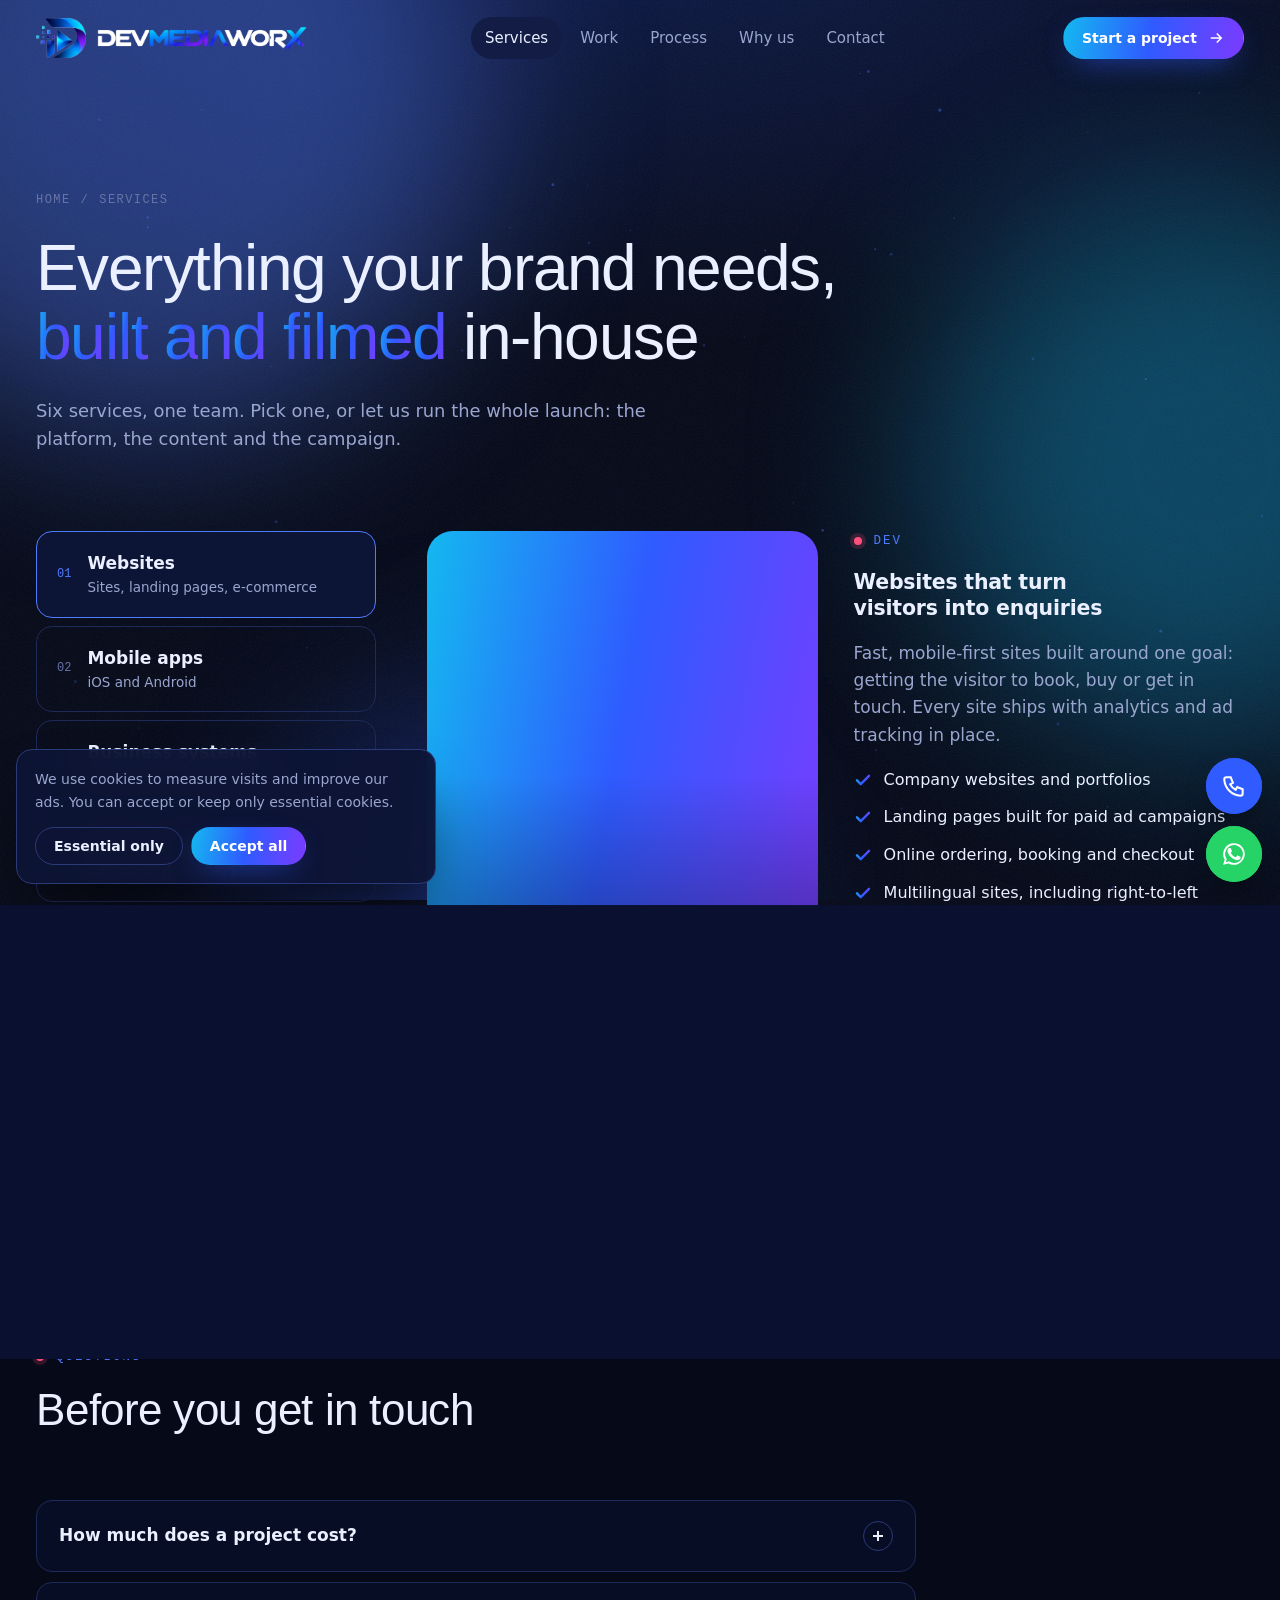
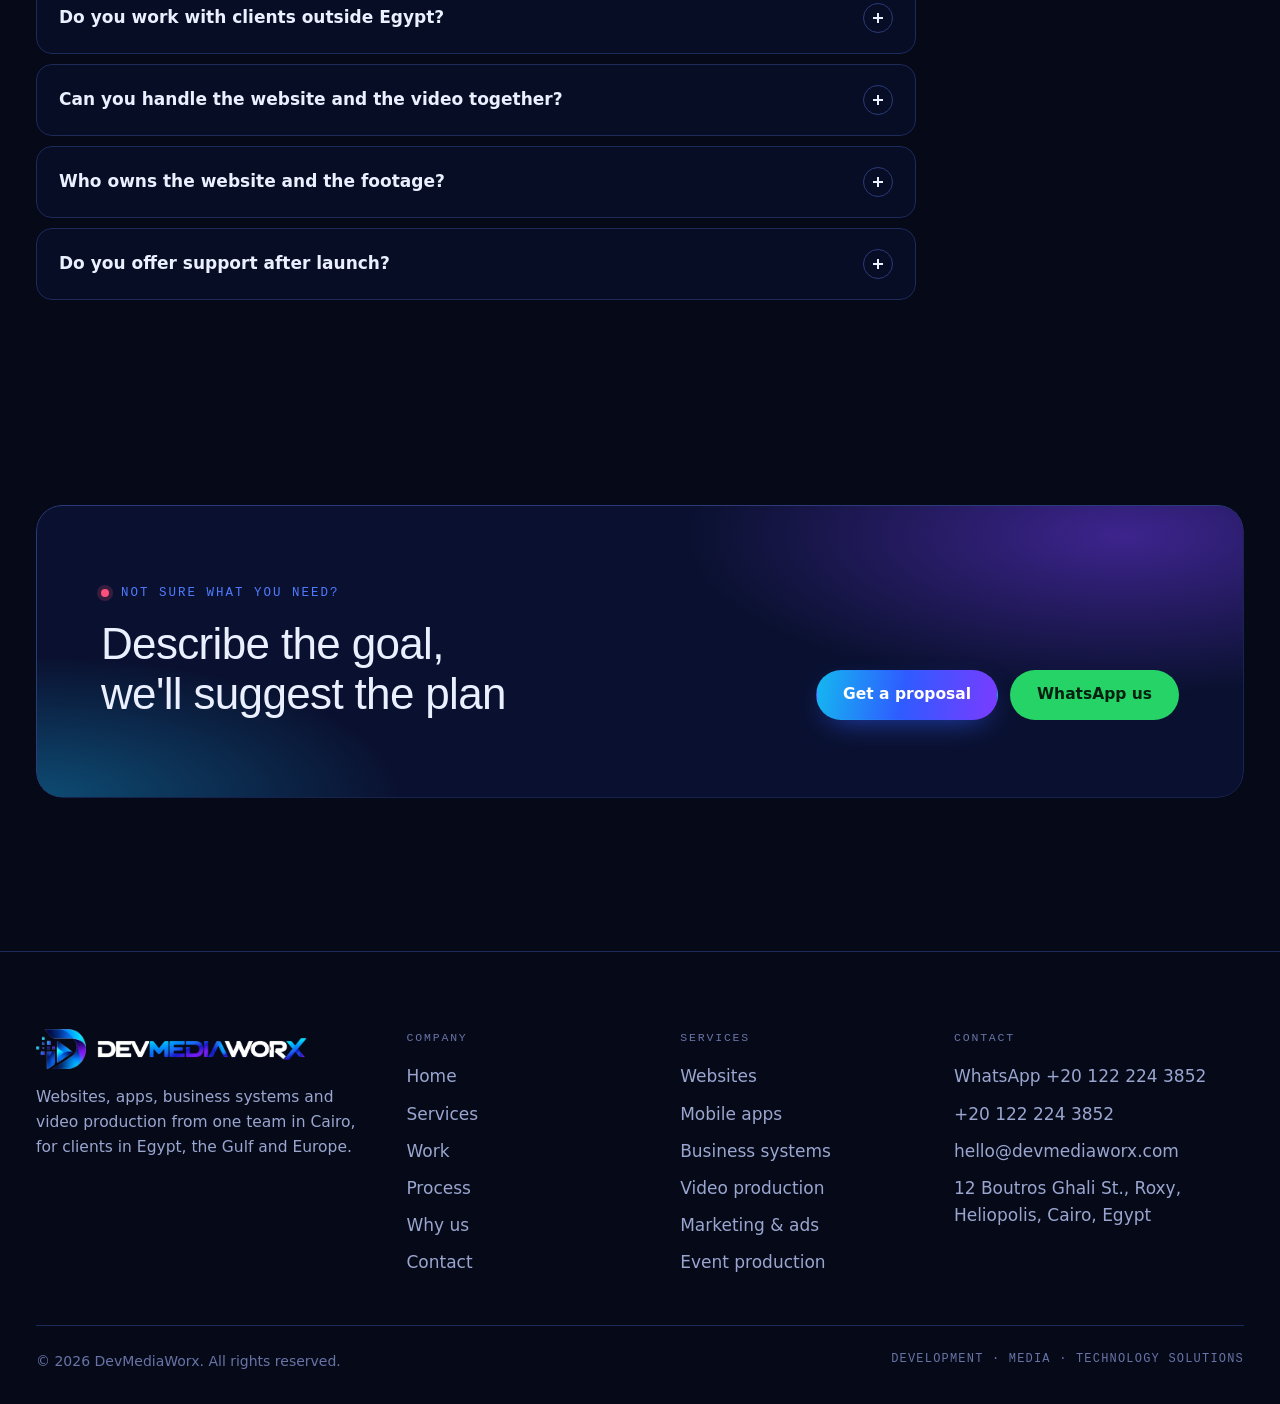
==== commit b2340590: "Update FAQ section support details Yes. We offer monthly plans for updates," ====
--- a/services.html
+++ b/services.html
@@ -197,7 +197,7 @@
         <div class="faq-item"><button class="faq-q" type="button" aria-expanded="false">Do you work with clients outside Egypt?<span class="pm"></span></button><div class="faq-a"><div><p>Yes. We work remotely with clients in the Gulf and Europe. Calls happen during your working hours, and we can invoice in USD.</p></div></div></div>
         <div class="faq-item"><button class="faq-q" type="button" aria-expanded="false">Can you handle the website and the video together?<span class="pm"></span></button><div class="faq-a"><div><p>That's what we're built for. One project lead coordinates development, production and marketing so everything launches on the same date with the same message.</p></div></div></div>
         <div class="faq-item"><button class="faq-q" type="button" aria-expanded="false">Who owns the website and the footage?<span class="pm"></span></button><div class="faq-a"><div><p>You do. Once the project is paid in full, you own the project, but we still in control for any update or maintenance. The exact terms are written in your contract.</p></div></div></div>
-        <div class="faq-item"><button class="faq-q" type="button" aria-expanded="false">Do you offer support after launch?<span class="pm"></span></button><div class="faq-a"><div><p>Yes. We offer monthly plans for updates, hosting, content and ad management, or we hand everything over to your team with training.</p></div></div></div>
+        <div class="faq-item"><button class="faq-q" type="button" aria-expanded="false">Do you offer support after launch?<span class="pm"></span></button><div class="faq-a"><div><p>Yes. We offer monthly plans for updates, hosting, content and ad management.</p></div></div></div>
       </div>
     </div>
   </section>
